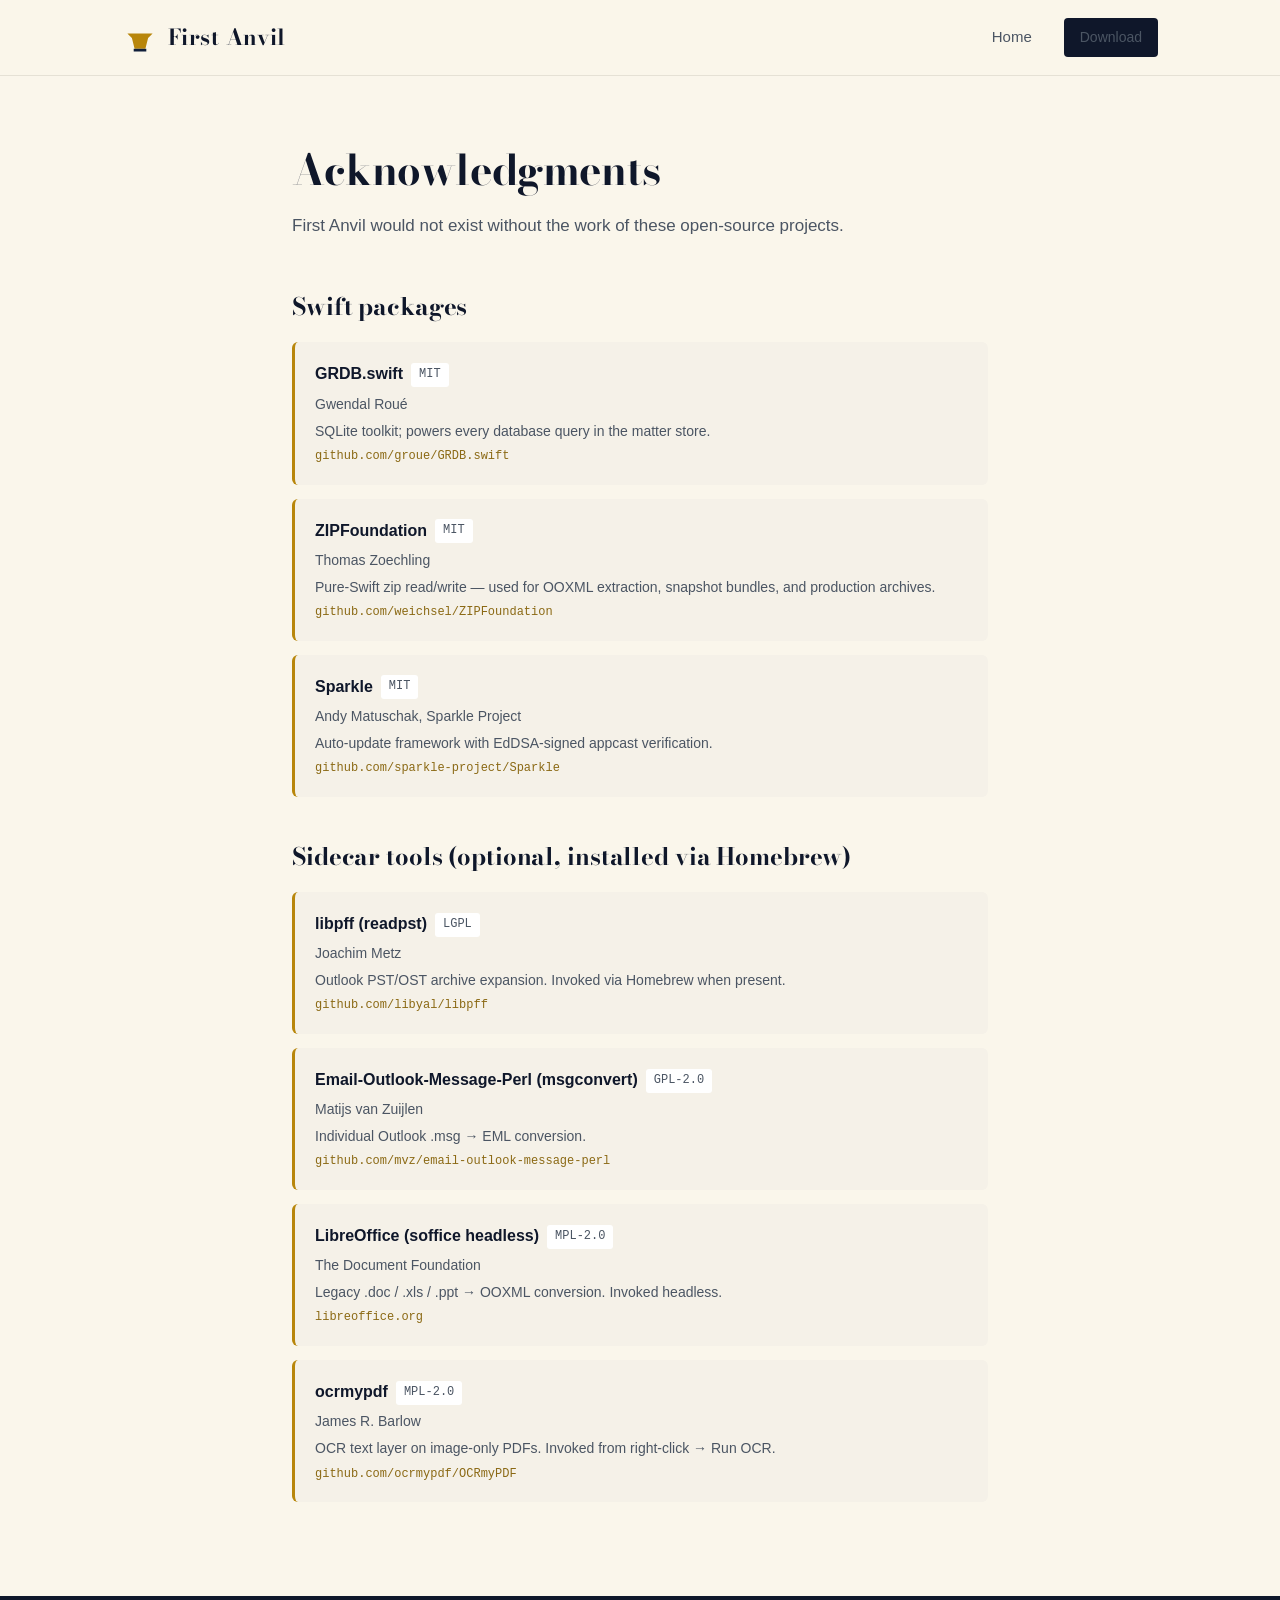
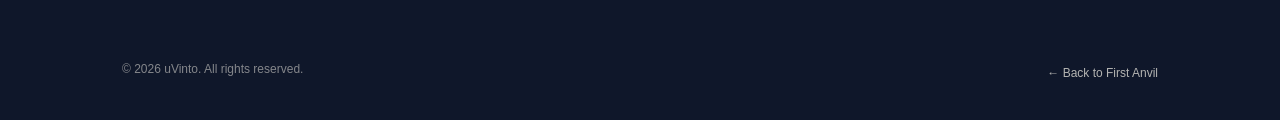
==== acknowledgments.html @ 7be44d36 "First Anvil marketing site — initial deploy Static landing page, privacy policy, acknowledgments, Sp" ====
<!doctype html>
<html lang="en">
<head>
  <meta charset="utf-8">
  <title>Acknowledgments — First Anvil</title>
  <meta name="viewport" content="width=device-width,initial-scale=1">
  <link rel="stylesheet" href="style.css">
  <style>
    .legal-page { max-width: 760px; margin: 0 auto; padding: 60px 32px 80px; }
    .legal-page h1 {
      font-family: var(--serif); font-weight: 700;
      font-size: 42px; color: var(--navy);
      margin-bottom: 8px; letter-spacing: -0.01em;
    }
    .legal-page .lede {
      font-size: 17px; color: var(--ink-soft);
      margin-bottom: 48px; font-family: var(--sans);
    }
    .legal-page h2 {
      font-family: var(--serif); font-weight: 700;
      font-size: 24px; color: var(--navy);
      margin: 40px 0 16px; letter-spacing: -0.005em;
    }
    .package {
      padding: 18px 20px;
      margin-bottom: 14px;
      background: var(--cream-warm);
      border-radius: 6px;
      border-left: 3px solid var(--bronze);
    }
    .pkg-name {
      font-weight: 600;
      font-size: 16px;
      color: var(--navy);
      margin-right: 8px;
    }
    .pkg-license {
      display: inline-block;
      font-family: var(--mono);
      font-size: 12px;
      background: var(--paper);
      color: var(--ink-soft);
      padding: 2px 8px;
      border-radius: 3px;
      vertical-align: middle;
    }
    .pkg-author { font-size: 14px; color: var(--ink-soft); margin: 4px 0; }
    .pkg-purpose { font-size: 14px; color: var(--ink-soft); }
    .pkg-link {
      display: block;
      font-family: var(--mono);
      font-size: 12px;
      color: var(--bronze-deep);
      text-decoration: none;
      margin-top: 4px;
      word-break: break-all;
    }
    .pkg-link:hover { text-decoration: underline; }
  </style>
</head>
<body>

<header class="nav">
  <div class="wrap">
    <a href="index.html" class="brand" style="text-decoration:none;">
      <svg viewBox="0 0 40 40" width="36" height="36" class="brand-mark">
        <path d="M6,15 L34,15 L31,18 L29,20 L11,20 L9,18 Z M11,20 L29,20 L26,32 L14,32 Z" fill="#B8860B"/>
        <rect x="13" y="32" width="14" height="3" fill="#0F1E3A"/>
      </svg>
      <span class="wordmark">First Anvil</span>
    </a>
    <nav class="nav-links">
      <a href="index.html">Home</a>
      <a href="index.html#download" class="btn btn-small">Download</a>
    </nav>
  </div>
</header>

<main class="legal-page">

<h1>Acknowledgments</h1>
<p class="lede">First Anvil would not exist without the work of these open-source projects.</p>

<h2>Swift packages</h2>

<div class="package">
  <span class="pkg-name">GRDB.swift</span><span class="pkg-license">MIT</span>
  <div class="pkg-author">Gwendal Roué</div>
  <div class="pkg-purpose">SQLite toolkit; powers every database query in the matter store.</div>
  <a href="https://github.com/groue/GRDB.swift" class="pkg-link">github.com/groue/GRDB.swift</a>
</div>

<div class="package">
  <span class="pkg-name">ZIPFoundation</span><span class="pkg-license">MIT</span>
  <div class="pkg-author">Thomas Zoechling</div>
  <div class="pkg-purpose">Pure-Swift zip read/write — used for OOXML extraction, snapshot bundles, and production archives.</div>
  <a href="https://github.com/weichsel/ZIPFoundation" class="pkg-link">github.com/weichsel/ZIPFoundation</a>
</div>

<div class="package">
  <span class="pkg-name">Sparkle</span><span class="pkg-license">MIT</span>
  <div class="pkg-author">Andy Matuschak, Sparkle Project</div>
  <div class="pkg-purpose">Auto-update framework with EdDSA-signed appcast verification.</div>
  <a href="https://github.com/sparkle-project/Sparkle" class="pkg-link">github.com/sparkle-project/Sparkle</a>
</div>

<h2>Sidecar tools (optional, installed via Homebrew)</h2>

<div class="package">
  <span class="pkg-name">libpff (readpst)</span><span class="pkg-license">LGPL</span>
  <div class="pkg-author">Joachim Metz</div>
  <div class="pkg-purpose">Outlook PST/OST archive expansion. Invoked via Homebrew when present.</div>
  <a href="https://github.com/libyal/libpff" class="pkg-link">github.com/libyal/libpff</a>
</div>

<div class="package">
  <span class="pkg-name">Email-Outlook-Message-Perl (msgconvert)</span><span class="pkg-license">GPL-2.0</span>
  <div class="pkg-author">Matijs van Zuijlen</div>
  <div class="pkg-purpose">Individual Outlook .msg → EML conversion.</div>
  <a href="https://github.com/mvz/email-outlook-message-perl" class="pkg-link">github.com/mvz/email-outlook-message-perl</a>
</div>

<div class="package">
  <span class="pkg-name">LibreOffice (soffice headless)</span><span class="pkg-license">MPL-2.0</span>
  <div class="pkg-author">The Document Foundation</div>
  <div class="pkg-purpose">Legacy .doc / .xls / .ppt → OOXML conversion. Invoked headless.</div>
  <a href="https://www.libreoffice.org" class="pkg-link">libreoffice.org</a>
</div>

<div class="package">
  <span class="pkg-name">ocrmypdf</span><span class="pkg-license">MPL-2.0</span>
  <div class="pkg-author">James R. Barlow</div>
  <div class="pkg-purpose">OCR text layer on image-only PDFs. Invoked from right-click → Run OCR.</div>
  <a href="https://github.com/ocrmypdf/OCRmyPDF" class="pkg-link">github.com/ocrmypdf/OCRmyPDF</a>
</div>

</main>

<footer>
  <div class="wrap">
    <div class="footer-bottom" style="border-top:none; padding-top:0;">
      <span>&copy; 2026 uVinto. All rights reserved.</span>
      <a href="index.html">← Back to First Anvil</a>
    </div>
  </div>
</footer>

</body>
</html>
---- style.css ----
/* First Anvil — landing page
   Voice: quiet authority. Restrained. Editorial typography.
   Palette mirrors POSITIONING.md:
     midnight navy   #0F172A   primary
     burnished bronze #B8860B  brand accent
     spark           #FCD34D   sparingly
     cream surface   #FAF6EB
     warm gray-cream #F5F1E8   subtle backgrounds
*/

@import url('https://fonts.googleapis.com/css2?family=Bodoni+Moda:opsz,wght@6..96,400;6..96,700&display=swap');

* { box-sizing: border-box; margin: 0; padding: 0; }

:root {
  --navy: #0F172A;
  --navy-deep: #0F1E3A;
  --bronze: #B8860B;
  --bronze-deep: #8B6914;
  --spark: #FCD34D;
  --cream: #FAF6EB;
  --cream-warm: #F5F1E8;
  --paper: #FFFFFF;
  --ink: #1F2937;
  --ink-soft: #4B5563;
  --rule: #E5E1D5;

  --serif: 'Bodoni Moda', 'Didot', 'Bodoni 72', 'Times New Roman', serif;
  --sans: -apple-system, BlinkMacSystemFont, 'Inter', 'Helvetica Neue', Helvetica, Arial, sans-serif;
  --mono: 'SF Mono', Menlo, Monaco, 'Cascadia Code', monospace;
}

html { scroll-behavior: smooth; }

body {
  font-family: var(--sans);
  font-size: 17px;
  line-height: 1.65;
  color: var(--ink);
  background: var(--cream);
  -webkit-font-smoothing: antialiased;
  -moz-osx-font-smoothing: grayscale;
}

.wrap { max-width: 1100px; margin: 0 auto; padding: 0 32px; }

/* ───────── nav ───────── */

.nav {
  border-bottom: 1px solid var(--rule);
  background: var(--cream);
  position: sticky;
  top: 0;
  z-index: 50;
  backdrop-filter: saturate(180%) blur(8px);
  background: rgba(250, 246, 235, 0.92);
}

.nav .wrap {
  display: flex;
  align-items: center;
  justify-content: space-between;
  padding-top: 18px;
  padding-bottom: 18px;
}

.brand {
  display: flex;
  align-items: center;
  gap: 10px;
}

.brand-mark { flex-shrink: 0; }

.wordmark {
  font-family: var(--serif);
  font-weight: 700;
  font-size: 22px;
  letter-spacing: 0.02em;
  color: var(--navy);
}

.brand.small .wordmark { font-size: 16px; }

.nav-links {
  display: flex;
  align-items: center;
  gap: 32px;
  font-size: 15px;
}

.nav-links a {
  color: var(--ink-soft);
  text-decoration: none;
  transition: color 0.15s;
}

.nav-links a:hover { color: var(--navy); }

/* ───────── buttons ───────── */

.btn {
  display: inline-block;
  font-family: var(--sans);
  font-weight: 500;
  text-decoration: none;
  border-radius: 4px;
  transition: all 0.18s;
  cursor: pointer;
  border: none;
}

.btn-primary {
  background: var(--navy);
  color: var(--cream);
  padding: 12px 24px;
  font-size: 16px;
  letter-spacing: 0.01em;
}

.btn-primary:hover {
  background: var(--navy-deep);
  transform: translateY(-1px);
  box-shadow: 0 8px 20px rgba(15, 23, 42, 0.18);
}

.btn-large {
  padding: 16px 32px;
  font-size: 18px;
}

.btn-small {
  padding: 8px 16px;
  font-size: 14px;
  background: var(--navy);
  color: var(--cream);
}

.btn-small:hover { background: var(--navy-deep); }

/* ───────── hero ───────── */

.hero {
  padding: 100px 0 80px;
  background: linear-gradient(180deg, var(--cream) 0%, var(--cream-warm) 100%);
  border-bottom: 1px solid var(--rule);
}

.hero h1 {
  font-family: var(--serif);
  font-weight: 700;
  font-size: clamp(40px, 6.5vw, 76px);
  line-height: 1.05;
  letter-spacing: -0.015em;
  color: var(--navy);
  margin-bottom: 28px;
  max-width: 900px;
}

.lede {
  font-size: 22px;
  line-height: 1.5;
  color: var(--ink-soft);
  max-width: 720px;
  margin-bottom: 40px;
}

.cta {
  display: flex;
  align-items: center;
  gap: 24px;
  flex-wrap: wrap;
}

.cta-meta {
  font-size: 14px;
  color: var(--ink-soft);
  font-family: var(--mono);
}

/* ───────── sections ───────── */

section { padding: 80px 0; }

section h2 {
  font-family: var(--serif);
  font-weight: 700;
  font-size: clamp(28px, 4vw, 44px);
  line-height: 1.15;
  letter-spacing: -0.01em;
  color: var(--navy);
  margin-bottom: 48px;
}

/* ───────── three principles ───────── */

.principles {
  background: var(--paper);
  border-bottom: 1px solid var(--rule);
}

.grid {
  display: grid;
  gap: 28px;
}

.grid-3 { grid-template-columns: repeat(3, 1fr); }
.grid-2 { grid-template-columns: repeat(2, 1fr); }

@media (max-width: 800px) {
  .grid-3, .grid-2 { grid-template-columns: 1fr; }
}

.card {
  padding: 32px;
  background: var(--cream-warm);
  border-radius: 6px;
  border-left: 3px solid var(--bronze);
}

.card h3 {
  font-family: var(--serif);
  font-size: 22px;
  font-weight: 700;
  color: var(--navy);
  margin-bottom: 12px;
  letter-spacing: -0.005em;
}

.card p { color: var(--ink-soft); }

.card code {
  font-family: var(--mono);
  font-size: 0.86em;
  background: rgba(15, 30, 58, 0.06);
  padding: 1px 5px;
  border-radius: 3px;
  color: var(--navy);
}

/* ───────── features ───────── */

.features { background: var(--cream); border-bottom: 1px solid var(--rule); }

.feature {
  padding: 24px 0;
  border-bottom: 1px solid var(--rule);
}

.feature:nth-last-child(-n+2) { border-bottom: none; }

.feature h4 {
  font-family: var(--serif);
  font-size: 18px;
  font-weight: 700;
  color: var(--bronze-deep);
  margin-bottom: 8px;
  letter-spacing: 0.01em;
  text-transform: uppercase;
}

.feature p { color: var(--ink-soft); font-size: 15.5px; line-height: 1.6; }

.feature code {
  font-family: var(--mono);
  font-size: 0.86em;
  background: rgba(15, 30, 58, 0.06);
  padding: 1px 5px;
  border-radius: 3px;
}

/* ───────── "what it's not" ───────── */

.not {
  background: var(--navy);
  color: var(--cream);
  border-bottom: 1px solid var(--navy-deep);
}

.not h2 { color: var(--cream); }

.not-list {
  list-style: none;
  font-family: var(--serif);
  font-size: 22px;
  line-height: 1.5;
}

.not-list li {
  padding: 12px 0;
  border-bottom: 1px solid rgba(250, 246, 235, 0.12);
  color: rgba(250, 246, 235, 0.85);
}

.not-list li:last-child { border-bottom: none; }

.not-list li::before {
  content: "—";
  margin-right: 16px;
  color: var(--bronze);
  font-weight: 700;
}

/* ───────── pricing ───────── */

.pricing {
  background: var(--cream-warm);
  border-bottom: 1px solid var(--rule);
}

.price-card {
  max-width: 600px;
  margin: 0 auto;
  background: var(--paper);
  padding: 56px;
  border-radius: 8px;
  border: 1px solid var(--rule);
  text-align: center;
  box-shadow: 0 4px 24px rgba(15, 23, 42, 0.04);
}

.price {
  font-family: var(--serif);
  font-size: 84px;
  font-weight: 700;
  color: var(--navy);
  line-height: 1;
  margin-bottom: 8px;
  letter-spacing: -0.02em;
}

.price-unit {
  font-size: 22px;
  color: var(--ink-soft);
  font-weight: 400;
  margin-left: 12px;
  letter-spacing: 0;
}

.price-lines {
  list-style: none;
  font-size: 16px;
  color: var(--ink-soft);
  line-height: 1.85;
  margin: 24px 0 28px;
}

.price-emphasis {
  font-family: var(--serif);
  font-size: 18px;
  color: var(--navy);
  line-height: 1.55;
  margin: 0 0 32px;
  font-style: italic;
}

.price-fine {
  margin-top: 16px;
  font-size: 13px;
  color: var(--ink-soft);
}

/* ───────── download ───────── */

.download {
  background: var(--paper);
  text-align: center;
  border-bottom: 1px solid var(--rule);
}

.download .cta { justify-content: center; margin: 24px 0; }

.download p { font-size: 17px; color: var(--ink-soft); }

.install-help {
  max-width: 600px;
  margin: 28px auto 0;
  font-size: 14px;
  line-height: 1.6;
  color: var(--ink-soft);
}

.install-help code {
  font-family: var(--mono);
  background: var(--cream-warm);
  padding: 2px 6px;
  border-radius: 3px;
  font-size: 0.9em;
}

/* ───────── about ───────── */

.about { background: var(--cream); }

.about p {
  max-width: 720px;
  font-size: 18px;
  line-height: 1.65;
  color: var(--ink);
  margin-bottom: 20px;
}

.about a {
  color: var(--bronze-deep);
  text-decoration: none;
  border-bottom: 1px solid currentColor;
}

.about a:hover { color: var(--bronze); }

.about-cta {
  font-family: var(--serif);
  font-size: 22px !important;
  font-style: italic;
  color: var(--navy) !important;
  margin-top: 32px !important;
}

/* ───────── footer ───────── */

footer {
  background: var(--navy);
  color: rgba(250, 246, 235, 0.7);
  padding: 64px 0 32px;
  font-size: 14px;
}

footer .wordmark { color: var(--cream); }

.footer-grid {
  display: grid;
  grid-template-columns: 2fr 1fr 1fr 1fr;
  gap: 48px;
  margin-bottom: 48px;
}

@media (max-width: 800px) {
  .footer-grid { grid-template-columns: 1fr 1fr; gap: 32px; }
}

footer h5 {
  font-size: 13px;
  font-weight: 600;
  letter-spacing: 0.08em;
  text-transform: uppercase;
  color: var(--cream);
  margin-bottom: 14px;
}

footer a {
  display: block;
  color: rgba(250, 246, 235, 0.7);
  text-decoration: none;
  padding: 4px 0;
  transition: color 0.15s;
}

footer a:hover { color: var(--bronze); }

.footer-tag {
  font-family: var(--serif);
  font-style: italic;
  font-size: 16px;
  margin-top: 12px;
  color: rgba(250, 246, 235, 0.6);
}

.footer-meta {
  font-size: 13px;
  color: rgba(250, 246, 235, 0.5);
  margin-top: 8px;
  line-height: 1.5;
}

.footer-bottom {
  padding-top: 24px;
  border-top: 1px solid rgba(250, 246, 235, 0.12);
  display: flex;
  justify-content: space-between;
  align-items: flex-start;
  gap: 32px;
  font-size: 12px;
  color: rgba(250, 246, 235, 0.5);
}

.footer-disclaimer {
  text-align: right;
  max-width: 420px;
  line-height: 1.5;
}

@media (max-width: 800px) {
  .footer-bottom { flex-direction: column; gap: 12px; }
  .footer-disclaimer { text-align: left; }
}
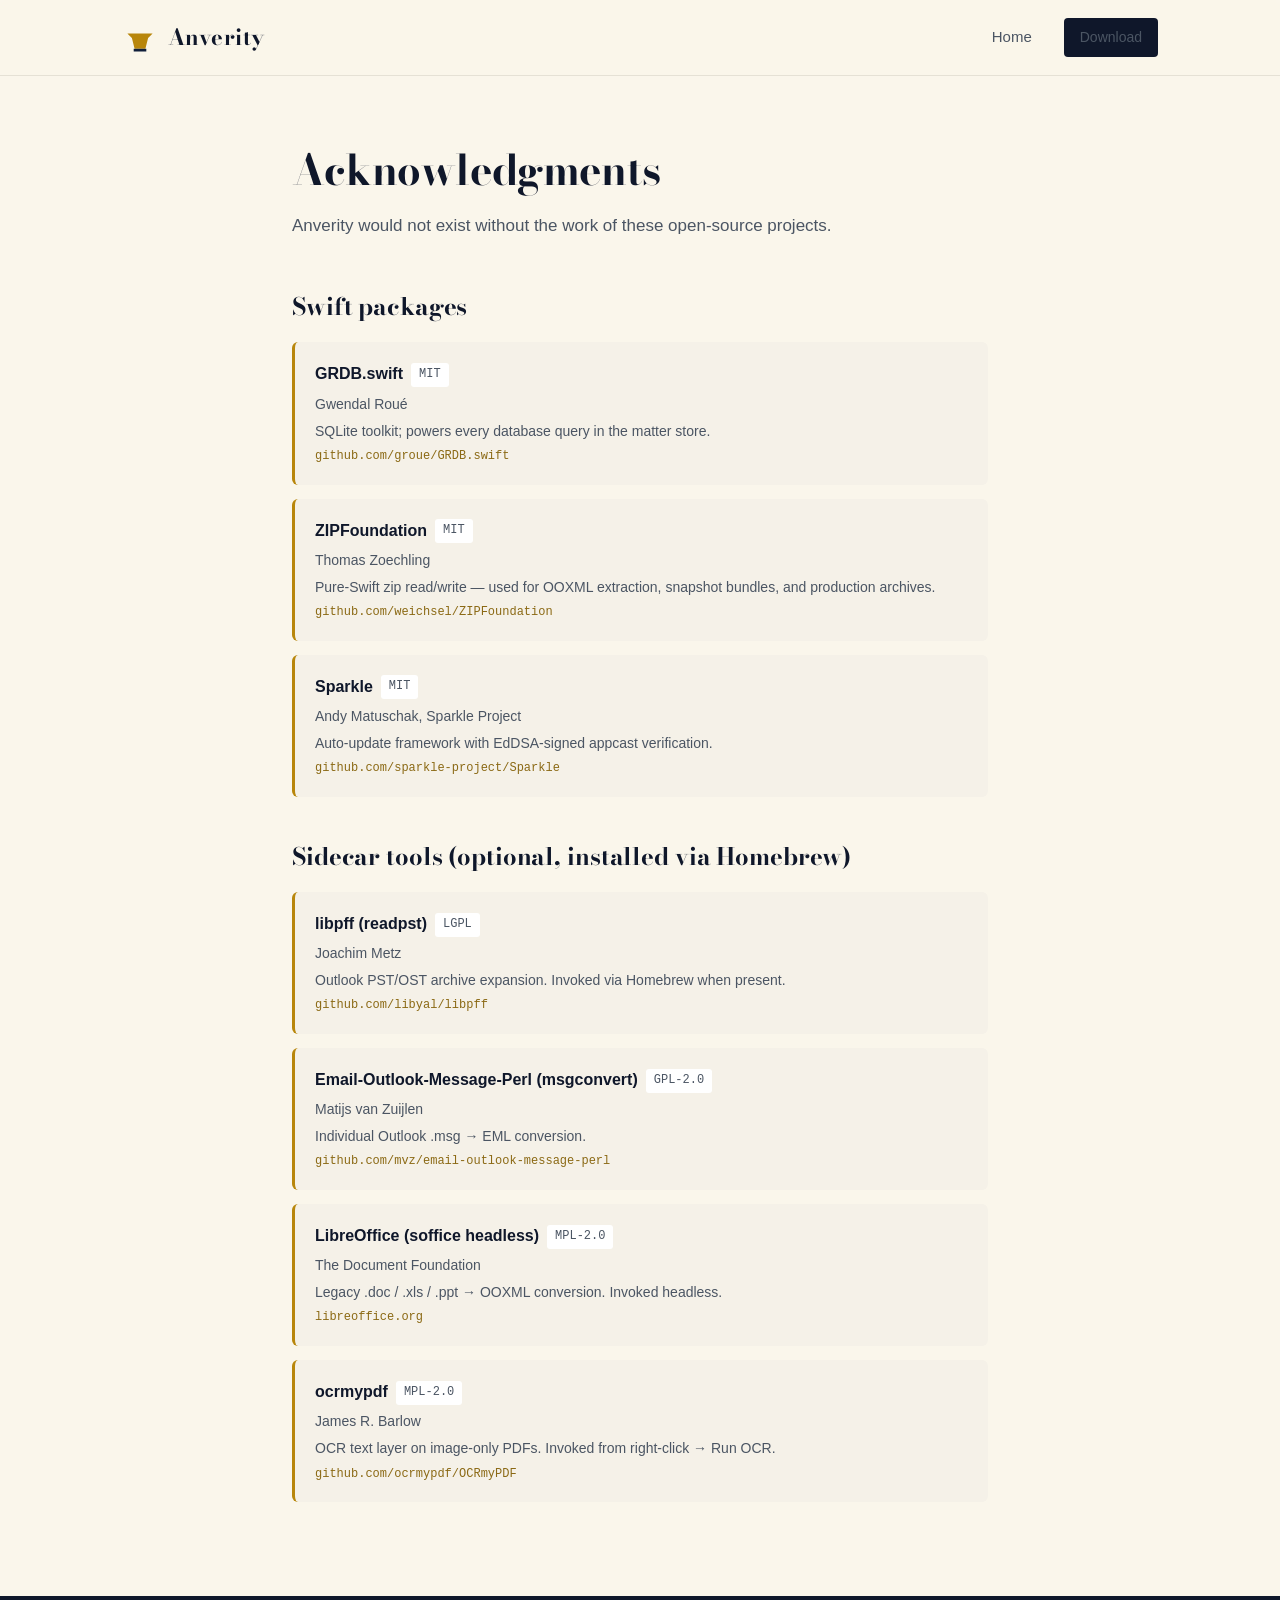
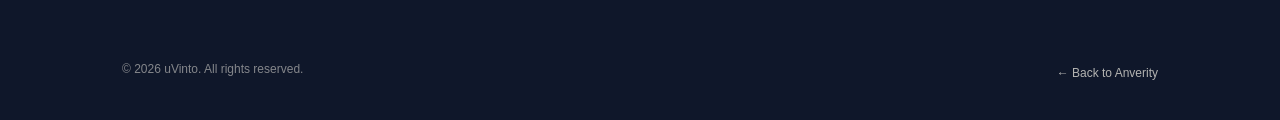
==== commit 9163b0c7: "Rebrand site: First Anvil → Anverity" ====
--- a/acknowledgments.html
+++ b/acknowledgments.html
@@ -2,7 +2,7 @@
 <html lang="en">
 <head>
   <meta charset="utf-8">
-  <title>Acknowledgments — First Anvil</title>
+  <title>Acknowledgments — Anverity</title>
   <meta name="viewport" content="width=device-width,initial-scale=1">
   <link rel="stylesheet" href="style.css">
   <style>
@@ -67,7 +67,7 @@
         <path d="M6,15 L34,15 L31,18 L29,20 L11,20 L9,18 Z M11,20 L29,20 L26,32 L14,32 Z" fill="#B8860B"/>
         <rect x="13" y="32" width="14" height="3" fill="#0F1E3A"/>
       </svg>
-      <span class="wordmark">First Anvil</span>
+      <span class="wordmark">Anverity</span>
     </a>
     <nav class="nav-links">
       <a href="index.html">Home</a>
@@ -79,7 +79,7 @@
 <main class="legal-page">
 
 <h1>Acknowledgments</h1>
-<p class="lede">First Anvil would not exist without the work of these open-source projects.</p>
+<p class="lede">Anverity would not exist without the work of these open-source projects.</p>
 
 <h2>Swift packages</h2>
 
@@ -140,7 +140,7 @@
   <div class="wrap">
     <div class="footer-bottom" style="border-top:none; padding-top:0;">
       <span>&copy; 2026 uVinto. All rights reserved.</span>
-      <a href="index.html">← Back to First Anvil</a>
+      <a href="index.html">← Back to Anverity</a>
     </div>
   </div>
 </footer>
--- a/style.css
+++ b/style.css
@@ -1,4 +1,4 @@
-/* First Anvil — landing page
+/* Anverity — landing page
    Voice: quiet authority. Restrained. Editorial typography.
    Palette mirrors POSITIONING.md:
      midnight navy   #0F172A   primary
